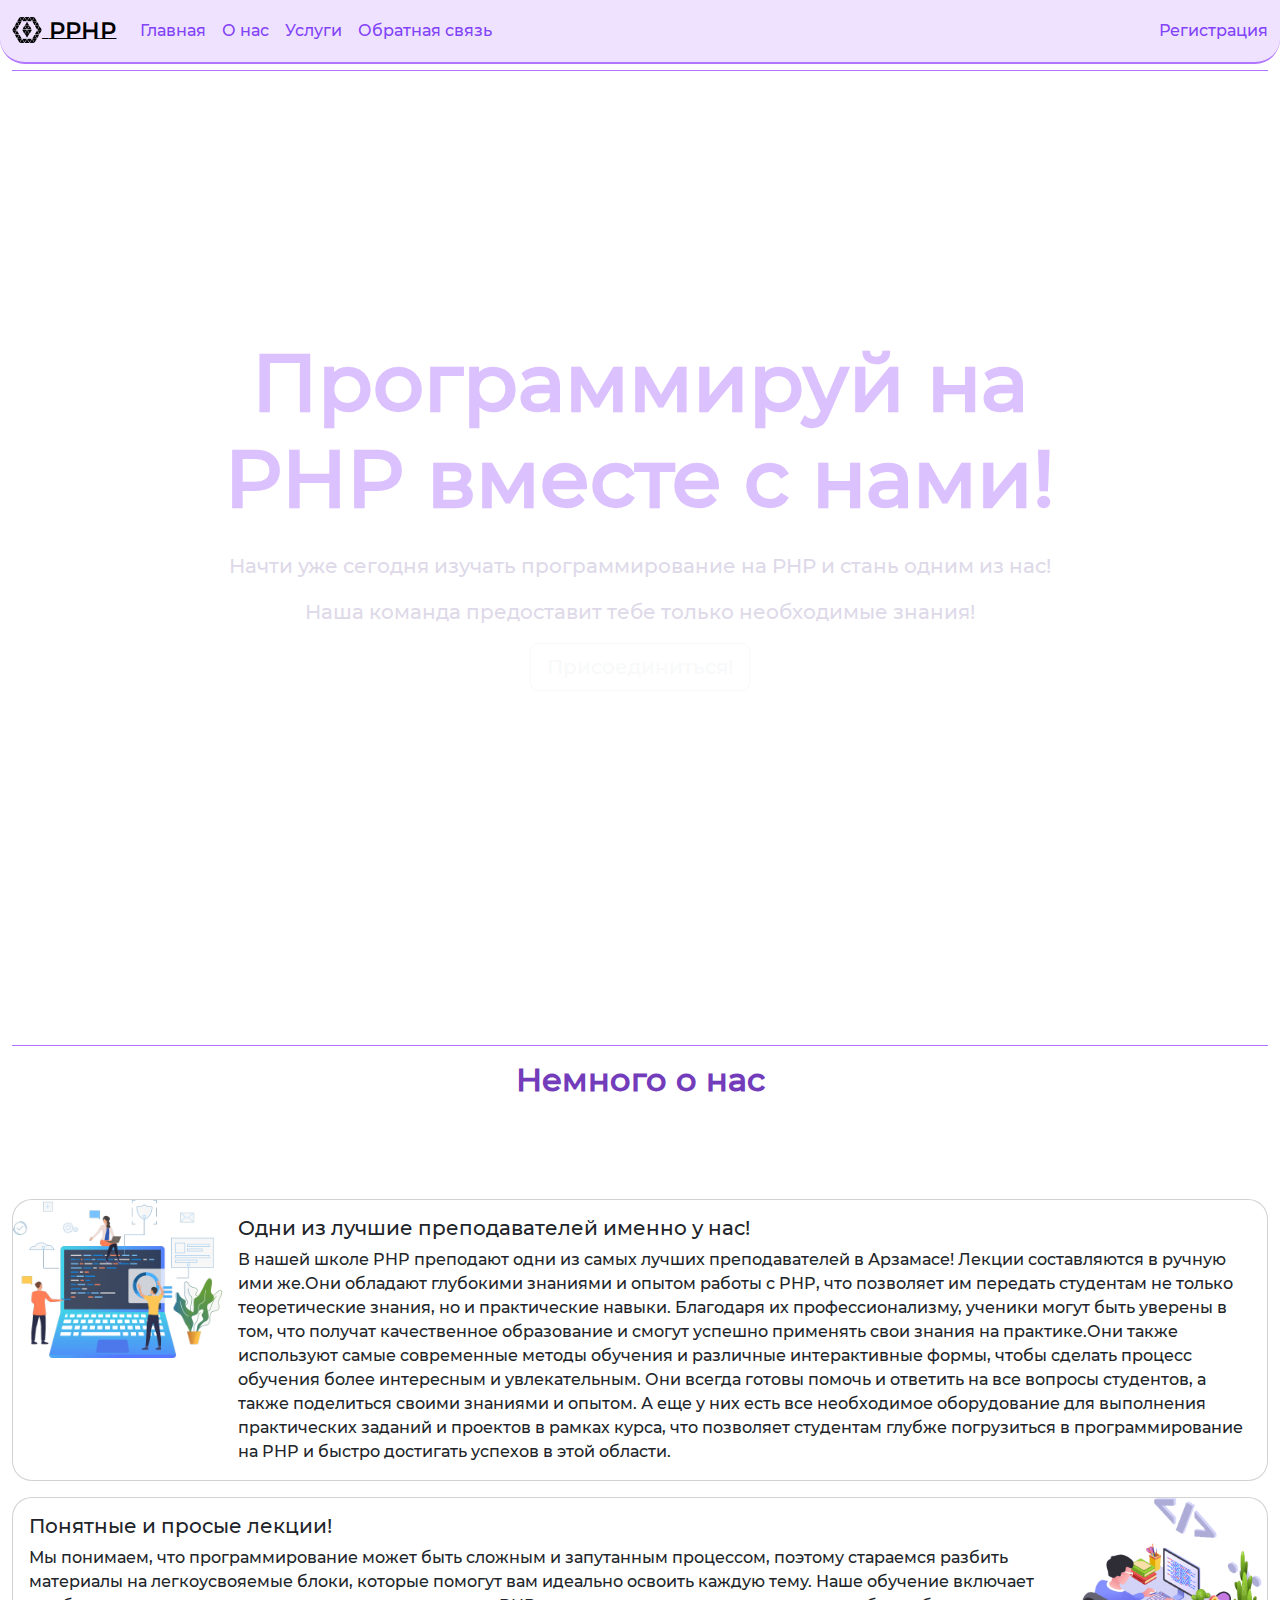
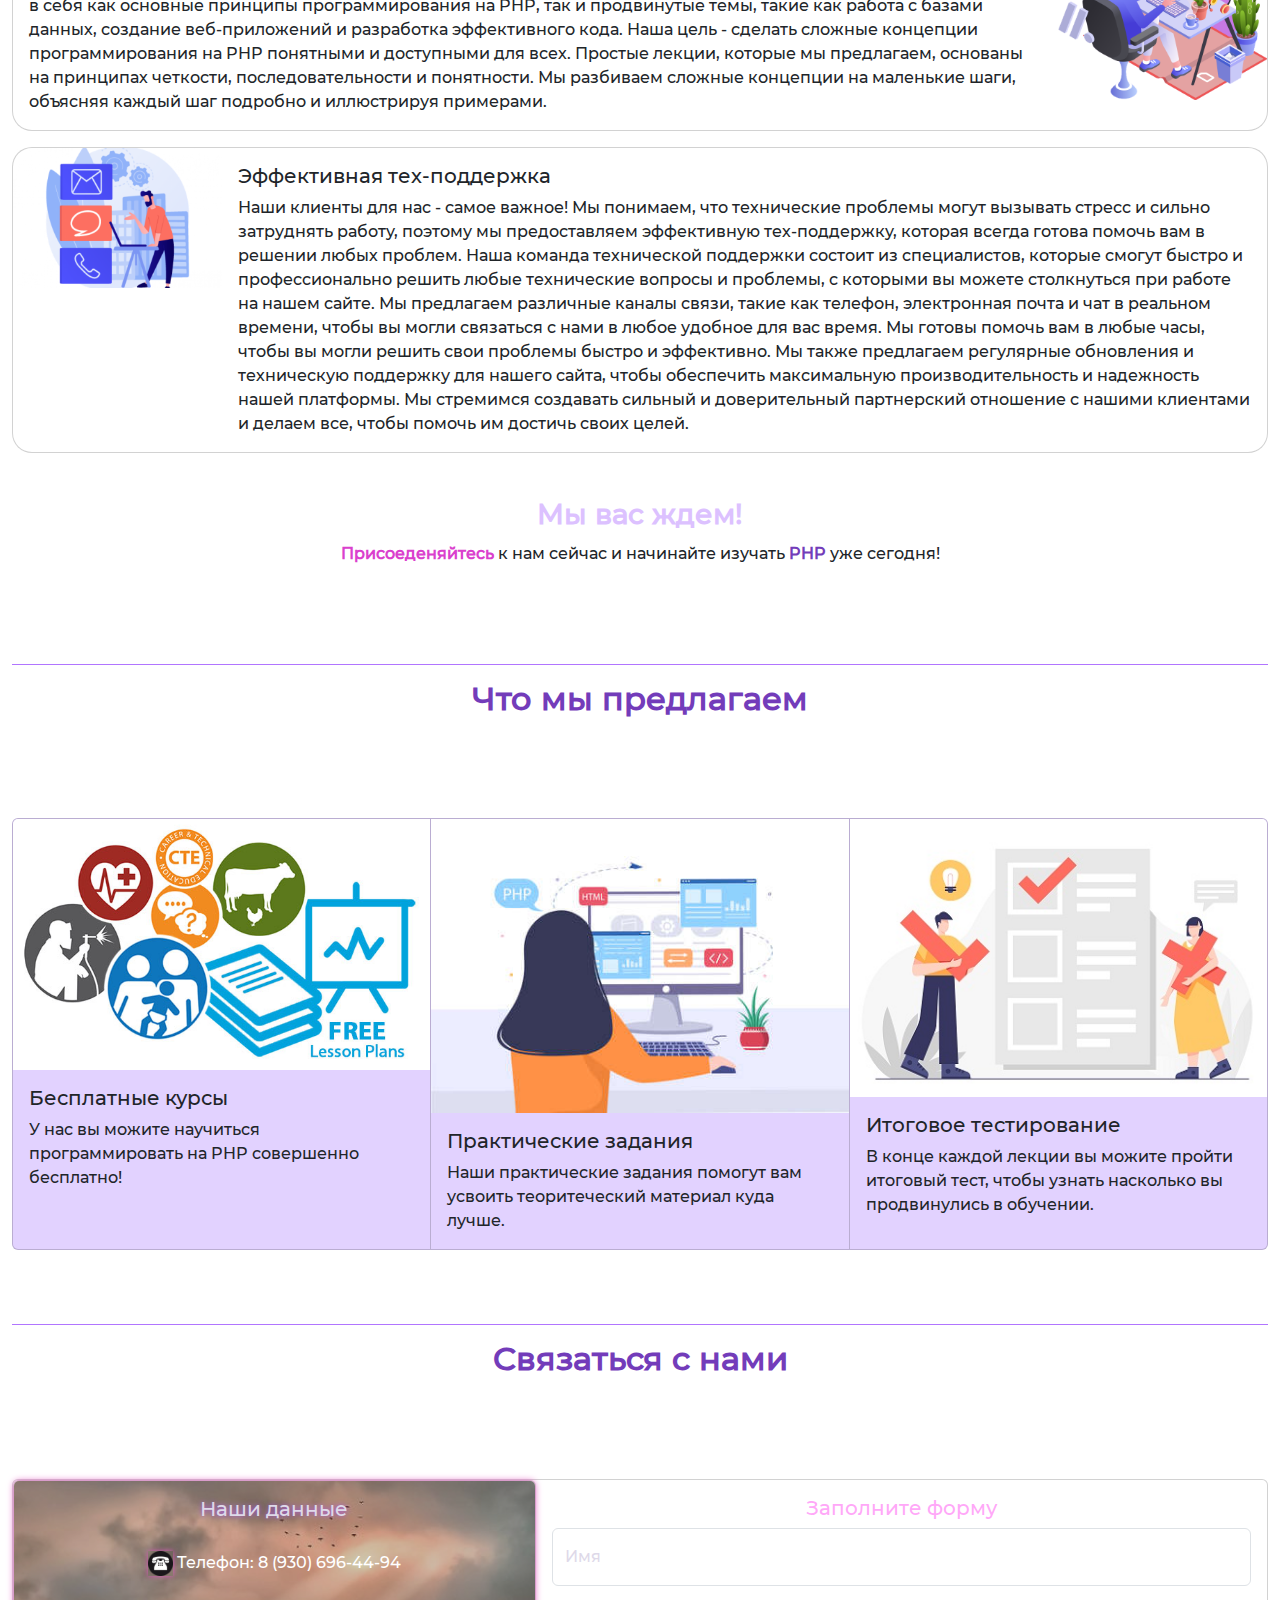
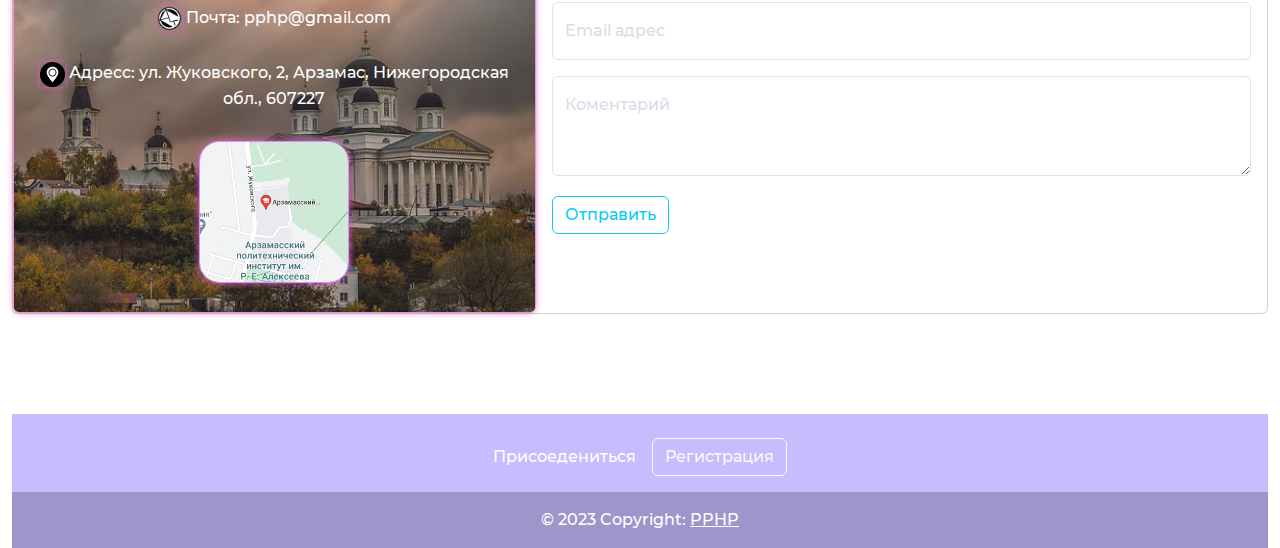
==== index.html @ 3a03df2b "Add files via upload" ====
<!DOCTYPE html>
<html lang="ru">
  <head>
    <meta charset="UTF-8" />
    <meta http-equiv="X-UA-Compatible" content="IE=edge" />
    <meta name="viewport" content="width=device-width, initial-scale=1.0" />
    <link rel="shortcut icon" href="media/img/logo.png" type="image/x-icon" />
    <link rel="stylesheet" href="css/bootstrap.min.css" />
    <script src="js/bootstrap.min.js"></script>
    <script src="js/jquery-3.7.1.min.js"></script>
    <script src="js/script.js"></script>
    <link rel="stylesheet" href="css/style.css" />
    <title>Programming on PHP</title>
  </head>
  <body>
    <div class="container-fluid">
      <header>
        <nav class="navbar fixed-top navbar-expand-lg navbar-purple">
          <div class="container-fluid">
            <a class="navbar-brand" href="#">
              <img
                src="media/img/logo.png"
                alt=""
                width="30"
                height="28"
                class="d-inline-block align-text-top"
              />
              PPHP
            </a>
            <button
              class="navbar-toggler"
              type="button"
              data-bs-toggle="collapse"
              data-bs-target="#navbarScroll"
              aria-controls="navbarScroll"
              aria-expanded="false"
              aria-label="Toggle navigation"
            >
              <span class="navbar-toggler-icon"></span>
            </button>
            <div class="collapse navbar-collapse" id="navbarScroll">
              <ul class="navbar-nav me-auto my-2 my-lg-0 navbar-nav-scroll">
                <li class="nav-item">
                  <a class="nav-link" aria-current="page" href="#banner"
                    >Главная</a
                  >
                </li>
                <li class="nav-item">
                  <a class="nav-link" aria-current="page" href="#About"
                    >О нас</a
                  >
                </li>
                <li class="nav-item">
                  <a class="nav-link" aria-current="page" href="#services"
                    >Услуги</a
                  >
                </li>
                <li class="nav-item">
                  <a class="nav-link" aria-current="page" href="#feedback"
                    >Обратная связь</a
                  >
                </li>
              </ul>
              <a
                class="navbar-nav nav-link navbar-nav-scroll"
                aria-current="page"
                href="view/reg.html"
              >
                Регистрация
              </a>
            </div>
          </div>
        </nav>
      </header>
      <main>
        <section id="banner" class="main-section banner">
          <div class="position-relative overflow-hidden">
            <div class="d-flex min-vh-100" lc-helper="video-bg">
              <video
                style="z-index: 1; object-fit: cover; object-position: 50% 50%"
                class="position-absolute w-100 min-vh-100"
                autoplay=""
                preload=""
                muted=""
                loop=""
                playsinline=""
              >
                <!-- adjust object-position to tweak cropping on mobile -->
                <source src="media/video/background.mp4" type="video/mp4" />
              </video>
              <div
                style="z-index: 2"
                class="align-self-center text-center col-md-8 offset-md-2"
              >
                <div class="lc-block mb-4">
                  <div editable="rich">
                    <h1 class="display-1 fw-bolder text-pink">
                      Программируй на PHP вместе с нами!
                    </h1>
                  </div>
                </div>

                <div class="lc-block text-purple">
                  <div editable="rich">
                    <p class="lead">
                      Начти уже сегодня изучать программирование на PHP и стань
                      одним из нас!
                    </p>
                    <p class="lead">
                      Наша команда предоставит тебе только необходимые знания!
                    </p>
                    <p class="lead">
                      <a
                        class="btn btn-outline-light btn-lg"
                        href="#"
                        role="button"
                        >Присоединиться!</a
                      >
                    </p>
                  </div>
                </div>
              </div>
            </div>
          </div>
        </section>
        <i id="About">&nbsp;</i>
        <section class="main-section About">
          <h2
            id="About"
            class="title-section-top fw-bolder text-black-purple text-center"
          >
            Немного о нас
          </h2>
          <div class="card mb-3" style="max-width: 100%; border-radius: 20px">
            <div class="row g-0">
              <div class="col-md-2">
                <img
                  src="media/img/cont1.png"
                  class="img-fluid rounded-start"
                  alt="..."
                />
              </div>
              <div class="col-md-10">
                <div class="card-body">
                  <h5 class="card-title">
                    Одни из лучшие преподавателей именно у нас!
                  </h5>
                  <p class="card-text">
                    В нашей школе PHP преподают одни из самых лучших
                    преподавателей в Арзамасе! Лекции составляются в ручную ими
                    же.Они обладают глубокими знаниями и опытом работы с PHP,
                    что позволяет им передать студентам не только теоретические
                    знания, но и практические навыки. Благодаря их
                    профессионализму, ученики могут быть уверены в том, что
                    получат качественное образование и смогут успешно применять
                    свои знания на практике.Они также используют самые
                    современные методы обучения и различные интерактивные формы,
                    чтобы сделать процесс обучения более интересным и
                    увлекательным. Они всегда готовы помочь и ответить на все
                    вопросы студентов, а также поделиться своими знаниями и
                    опытом. А еще у них есть все необходимое оборудование для
                    выполнения практических заданий и проектов в рамках курса,
                    что позволяет студентам глубже погрузиться в
                    программирование на PHP и быстро достигать успехов в этой
                    области.
                  </p>
                </div>
              </div>
            </div>
          </div>
          <div class="card mb-3" style="max-width: 100%; border-radius: 20px">
            <div class="row g-0">
              <div class="col-md-10">
                <div class="card-body">
                  <h5 class="card-title">Понятные и просые лекции!</h5>
                  <p class="card-text">
                    Мы понимаем, что программирование может быть сложным и
                    запутанным процессом, поэтому стараемся разбить материалы на
                    легкоусвояемые блоки, которые помогут вам идеально освоить
                    каждую тему. Наше обучение включает в себя как основные
                    принципы программирования на PHP, так и продвинутые темы,
                    такие как работа с базами данных, создание веб-приложений и
                    разработка эффективного кода. Наша цель - сделать сложные
                    концепции программирования на PHP понятными и доступными для
                    всех. Простые лекции, которые мы предлагаем, основаны на
                    принципах четкости, последовательности и понятности. Мы
                    разбиваем сложные концепции на маленькие шаги, объясняя
                    каждый шаг подробно и иллюстрируя примерами.
                  </p>
                </div>
              </div>
              <div class="col-md-2">
                <img
                  src="media/img/cont2.png"
                  class="img-fluid rounded-start"
                  alt="..."
                />
              </div>
            </div>
          </div>
          <div class="card mb-3" style="max-width: 100%; border-radius: 20px">
            <div class="row g-0">
              <div class="col-md-2">
                <img
                  src="media/img/cont3.png"
                  class="img-fluid rounded-start"
                  alt="..."
                />
              </div>
              <div class="col-md-10">
                <div class="card-body">
                  <h5 class="card-title">Эффективная тех-поддержка</h5>
                  <p class="card-text">
                    Наши клиенты для нас - самое важное! Мы понимаем, что
                    технические проблемы могут вызывать стресс и сильно
                    затруднять работу, поэтому мы предоставляем эффективную
                    тех-поддержку, которая всегда готова помочь вам в решении
                    любых проблем. Наша команда технической поддержки состоит из
                    специалистов, которые смогут быстро и профессионально решить
                    любые технические вопросы и проблемы, с которыми вы можете
                    столкнуться при работе на нашем сайте. Мы предлагаем
                    различные каналы связи, такие как телефон, электронная почта
                    и чат в реальном времени, чтобы вы могли связаться с нами в
                    любое удобное для вас время. Мы готовы помочь вам в любые
                    часы, чтобы вы могли решить свои проблемы быстро и
                    эффективно. Мы также предлагаем регулярные обновления и
                    техническую поддержку для нашего сайта, чтобы обеспечить
                    максимальную производительность и надежность нашей
                    платформы. Мы стремимся создавать сильный и доверительный
                    партнерский отношение с нашими клиентами и делаем все, чтобы
                    помочь им достичь своих целей.
                  </p>
                </div>
              </div>
            </div>
          </div>
          <div class="lc-block mb-4">
            <h3 class="title-section-bottom fw-bolder text-pink text-center">
              Мы вас ждем!
            </h3>
            <p class="text-bottom text-center">
              <a href="#" class="link fw-bolder">Присоеденяйтесь</a> к нам
              сейчас и начинайте изучать
              <span class="text-black-purple fw-bolder">PHP</span> уже сегодня!
            </p>
          </div>
        </section>
        <i id="services">&nbsp;</i>
        <section class="main-section services">
          <h2 class="title-section-top fw-bolder text-black-purple text-center">
            Что мы предлагаем
          </h2>
          <div class="card-group">
            <div class="card bg-purple">
              <img
                src="media/img/serv1.jpg"
                class="card-img-top"
                alt="Hollywood Sign on The Hill"
              />
              <div class="card-body">
                <h5 class="card-title">Бесплатные курсы</h5>
                <p class="card-text">
                  У нас вы можите научиться программировать на PHP совершенно
                  бесплатно!
                </p>
              </div>
            </div>
            <div class="card bg-purple">
              <img
                src="media/img/serv2.jpg"
                class="card-img-top"
                alt="Palm Springs Road"
              />
              <div class="card-body">
                <h5 class="card-title">Практические задания</h5>
                <p class="card-text">
                  Наши практические задания помогут вам усвоить теоритеческий
                  материал куда лучше.
                </p>
              </div>
            </div>
            <div class="card bg-purple">
              <img
                src="media/img/serv3.jpg"
                class="card-img-top"
                alt="Los Angeles Skyscrapers"
              />
              <div class="card-body">
                <h5 class="card-title">Итоговое тестирование</h5>
                <p class="card-text">
                  В конце каждой лекции вы можите пройти итоговый тест, чтобы
                  узнать насколько вы продвинулись в обучении.
                </p>
              </div>
            </div>
          </div>
        </section>
        <i id="feedback">&nbsp;</i>
        <section class="main-section feedback">
          <h2 class="title-section-top fw-bolder text-black-purple text-center">
            Связаться с нами
          </h2>
          <div class="card mb-10" style="max-width: 100%">
            <div class="row g-0">
              <div class="col-md-5">
                <div class="card text-white">
                  <img
                    src="media/img/Contact.jpg"
                    class="cont-bg card-img"
                    alt="..."
                  />
                  <div
                    class="card-img-overlay"
                    style="background-color: rgba(85, 85, 85, 0.281)"
                  >
                    <h5
                      class="card-titl text-center text-purple"
                      style="text-shadow: 0px 0px 5px rgb(172, 90, 226)"
                    >
                      Наши данные
                    </h5>
                    <p
                      class="card-text text-center text-white"
                      style="margin-top: 30px"
                    >
                      <img class="cont-img" src="media/img/Tico.png" alt="" />
                      Телефон: 8 (930) 696-44-94
                    </p>
                    <p
                      class="card-text text-center text-white"
                      style="margin-top: 30px"
                    >
                      <img class="cont-img" src="media/img/Eico.png" alt="" />
                      Почта: pphp@gmail.com
                    </p>
                    <p
                      class="card-text text-center text-white"
                      style="margin-top: 30px"
                    >
                      <img class="cont-img" src="media/img/Aico.png" alt="" />
                      Адресс: ул. Жуковского, 2, Арзамас, Нижегородская обл.,
                      607227
                    </p>
                    <p
                      class="card-text text-center text-white d-none d-xl-block"
                      style="margin-top: 30px"
                    >
                      <img class="cont-map" src="media/img/map.png" alt="" />
                    </p>
                  </div>
                </div>
              </div>
              <div class="col-md-7">
                <div class="card-body">
                  <h5 class="card-title text-center text-very-pink">
                    Заполните форму
                  </h5>
                  <form action="" method="post">
                    <div class="form-floating mb-3">
                      <input
                        type="text"
                        class="form-control"
                        id="floatingInput"
                        placeholder="Введите ваше имя"
                      />
                      <label class="text-purple" for="floatingInput">Имя</label>
                    </div>
                    <div class="form-floating mb-3">
                      <input
                        type="email"
                        class="form-control"
                        id="floatingInput"
                        placeholder="Введите вашу почту"
                      />
                      <label class="text-purple" for="floatingInput"
                        >Email адрес</label
                      >
                    </div>
                    <div class="form-floating">
                      <textarea
                        class="form-control"
                        placeholder="Оставьте свой коментарий"
                        id="floatingTextarea2"
                        style="height: 100px"
                      ></textarea>
                      <label class="text-purple" for="floatingTextarea2"
                        >Коментарий</label
                      >
                    </div>
                    <input
                      type="submit"
                      class="cont-btn btn btn-outline-info"
                      value="Отправить"
                    />
                  </form>
                </div>
              </div>
            </div>
          </div>
        </section>
      </main>
      <footer
        class="text-center text-white"
        style="background-color: #c6bcfe; margin-top: 100px"
      >
        <div class="container p-4 pb-0">
          <p class="d-flex justify-content-center align-items-center">
            <span class="me-3">Присоедениться</span>
            <button type="button" class="btn btn-outline-light btn-rounded">
              Регистрация
            </button>
          </p>
        </div>

        <div
          class="text-center p-3"
          style="background-color: rgba(0, 0, 0, 0.2)"
        >
          © 2023 Copyright:
          <a class="text-white" href="#banner">PPHP</a>
        </div>
      </footer>
    </div>
  </body>
</html>
---- css/style.css ----
@font-face {
  font-family: "Montsserat";
  src: url(../fonts/Montserrat-Medium.ttf);
}
@font-face {
  font-family: "Montsserat-S";
  src: url(../fonts/MontserratSubrayada-Regular.ttf);
}
@font-face {
  font-family: "28Days";
  src: url(../fonts/28dayslatercyr.ttf);
}
body {
  font-family: "Montsserat";
}
.navbar-brand {
  font-family: "Montsserat-S";
  font-size: 24px;
}
.navbar {
  border-bottom: 2px #b175ff solid;
  border-radius: 0px 0px 25px 25px;
}
.navbar-purple {
  background-color: #efe2ff;
}
.nav-link {
  color: rgb(130, 66, 248);
}
.nav-link:focus {
  color: rgb(255, 255, 255);
}
.nav-link:hover {
  color: rgb(255, 255, 255);
}
.nav-link.active {
  color: white;
}
main {
  margin-top: 70px;
}
.text-pink {
  color: #dcc1ff;
}
.text-purple {
  color: rgb(222, 217, 233);
}
.text-black-purple {
  color: #733cba;
}
.bg-black-purple {
  background-color: #733cba;
}
.main-section {
  margin-top: 50px;
  border-top: 1px #b175ff solid;
}
.title-section-top {
  margin-top: 15px;
  margin-bottom: 100px;
}
.title-section-bottom {
  margin-top: 45px;
  margin-bottom: 10px;
}
.link {
  text-decoration: none;
  color: #da40cd;
}
.text-very-pink {
  color: #ffa8f8;
}
.link:hover {
  text-shadow: 0px 0px 5px rgb(226, 90, 194);
}
.bg-purple {
  background-color: #e2d2ff;
}
.cont-bg {
  box-shadow: 0px 0px 7px rgb(226, 90, 194);
}
.cont-img {
  box-shadow: 0px 0px 5px rgb(226, 90, 194);
  width: 25px;
}
.cont-map {
  border: 1px rgb(214, 144, 255) solid;
  box-shadow: 0px 0px 7px rgb(226, 90, 194);
  border-radius: 20px;
  width: 150px;
}
.learning {
  margin-top: 20px;
  display: flex;
  justify-content: center;
}
.cont-btn {
  margin-top: 20px;
}

.ra-btn {
  margin-top: 20px;
  border: 1px #ffa8f8 solid;
  color: #da40cd;
}
.ra-btn:hover {
  background-color: #f7cff2;
  border: 1px #ffa8f8 solid;
  color: #ffffff;
}
.ra-btn-v {
  height: 30px;
  margin-top: 20px;
  border: 1px #bfa8ff solid;
  color: #6140da;
  font-size: 12px;
}
.ra-btn-v:hover {
  border: 1px #bfa8ff solid;
  background-color: #d4caff;
  color: #ffffff;
  font-size: 12px;
}
.text-logo {
  font-family: "28Days";
  font-size: 12px;
}
.forms {
  margin-top: 20px;
  display: flex;
  justify-content: center;
}
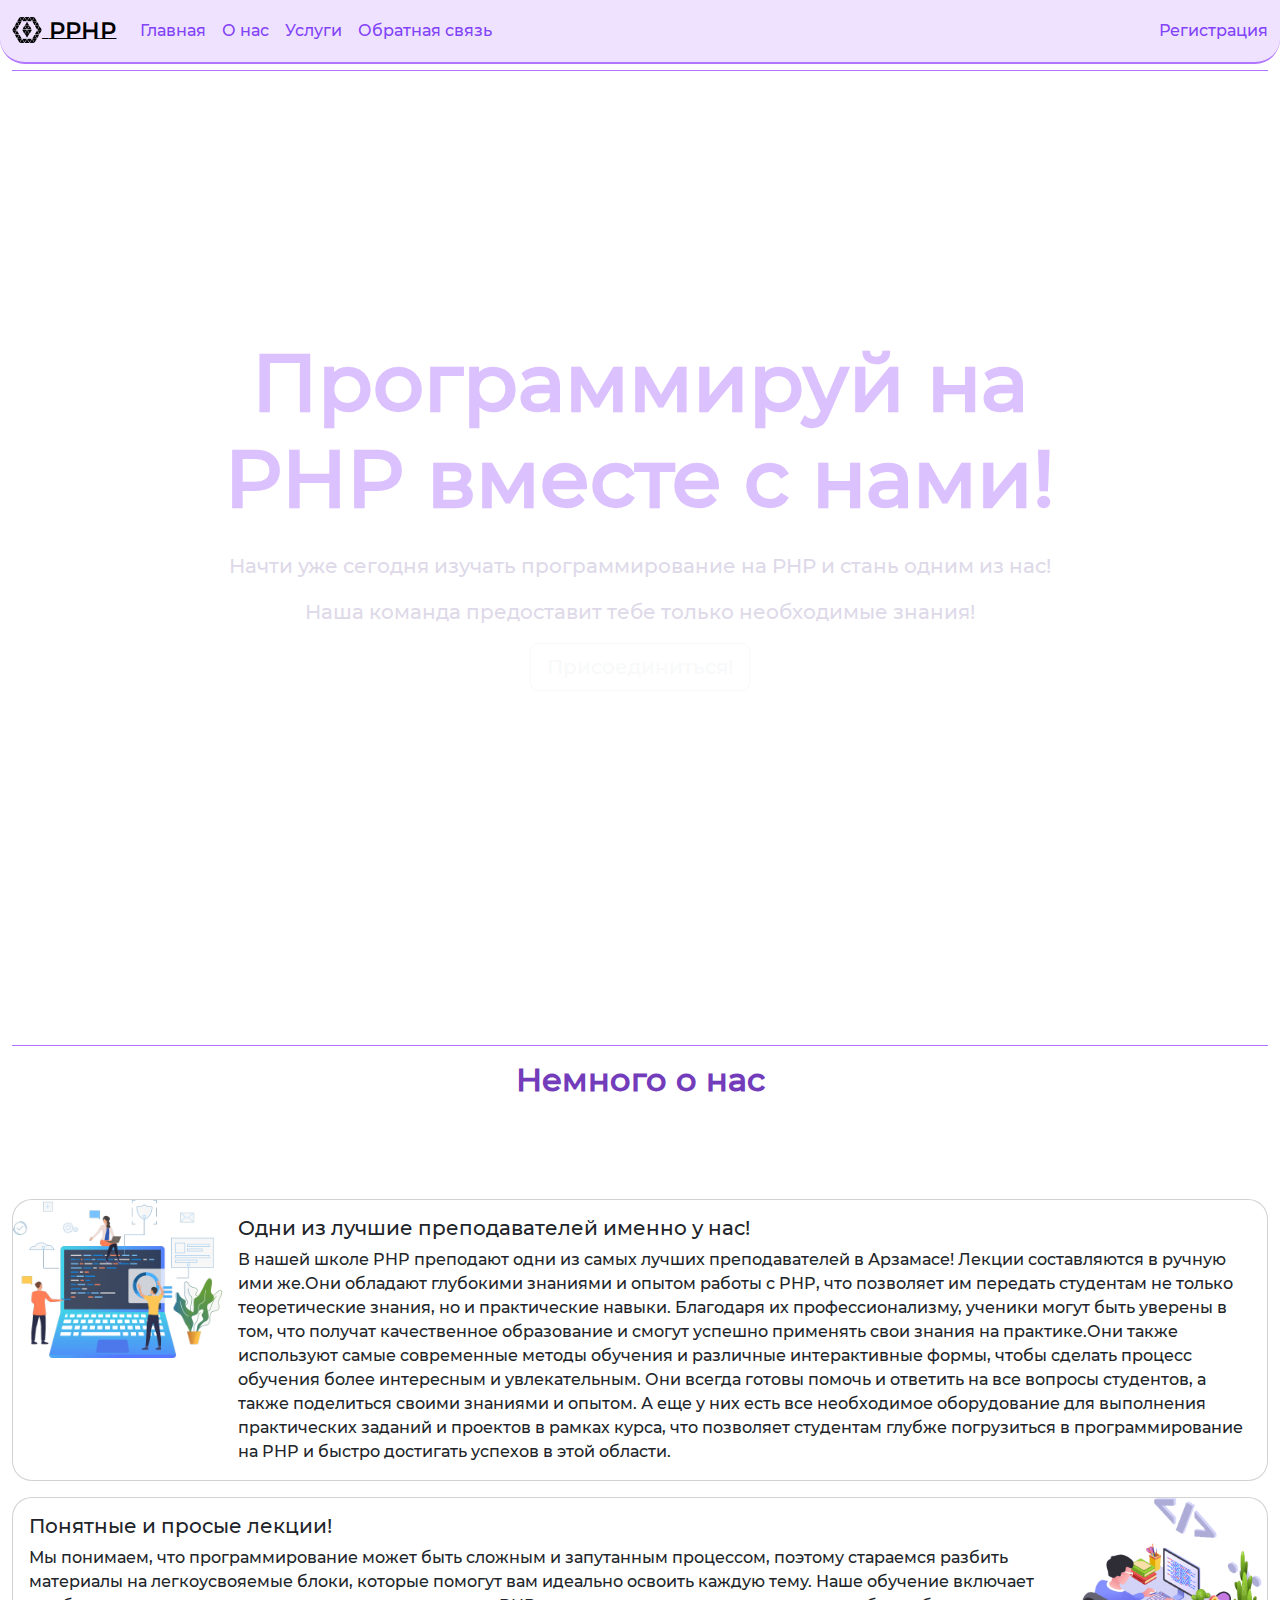
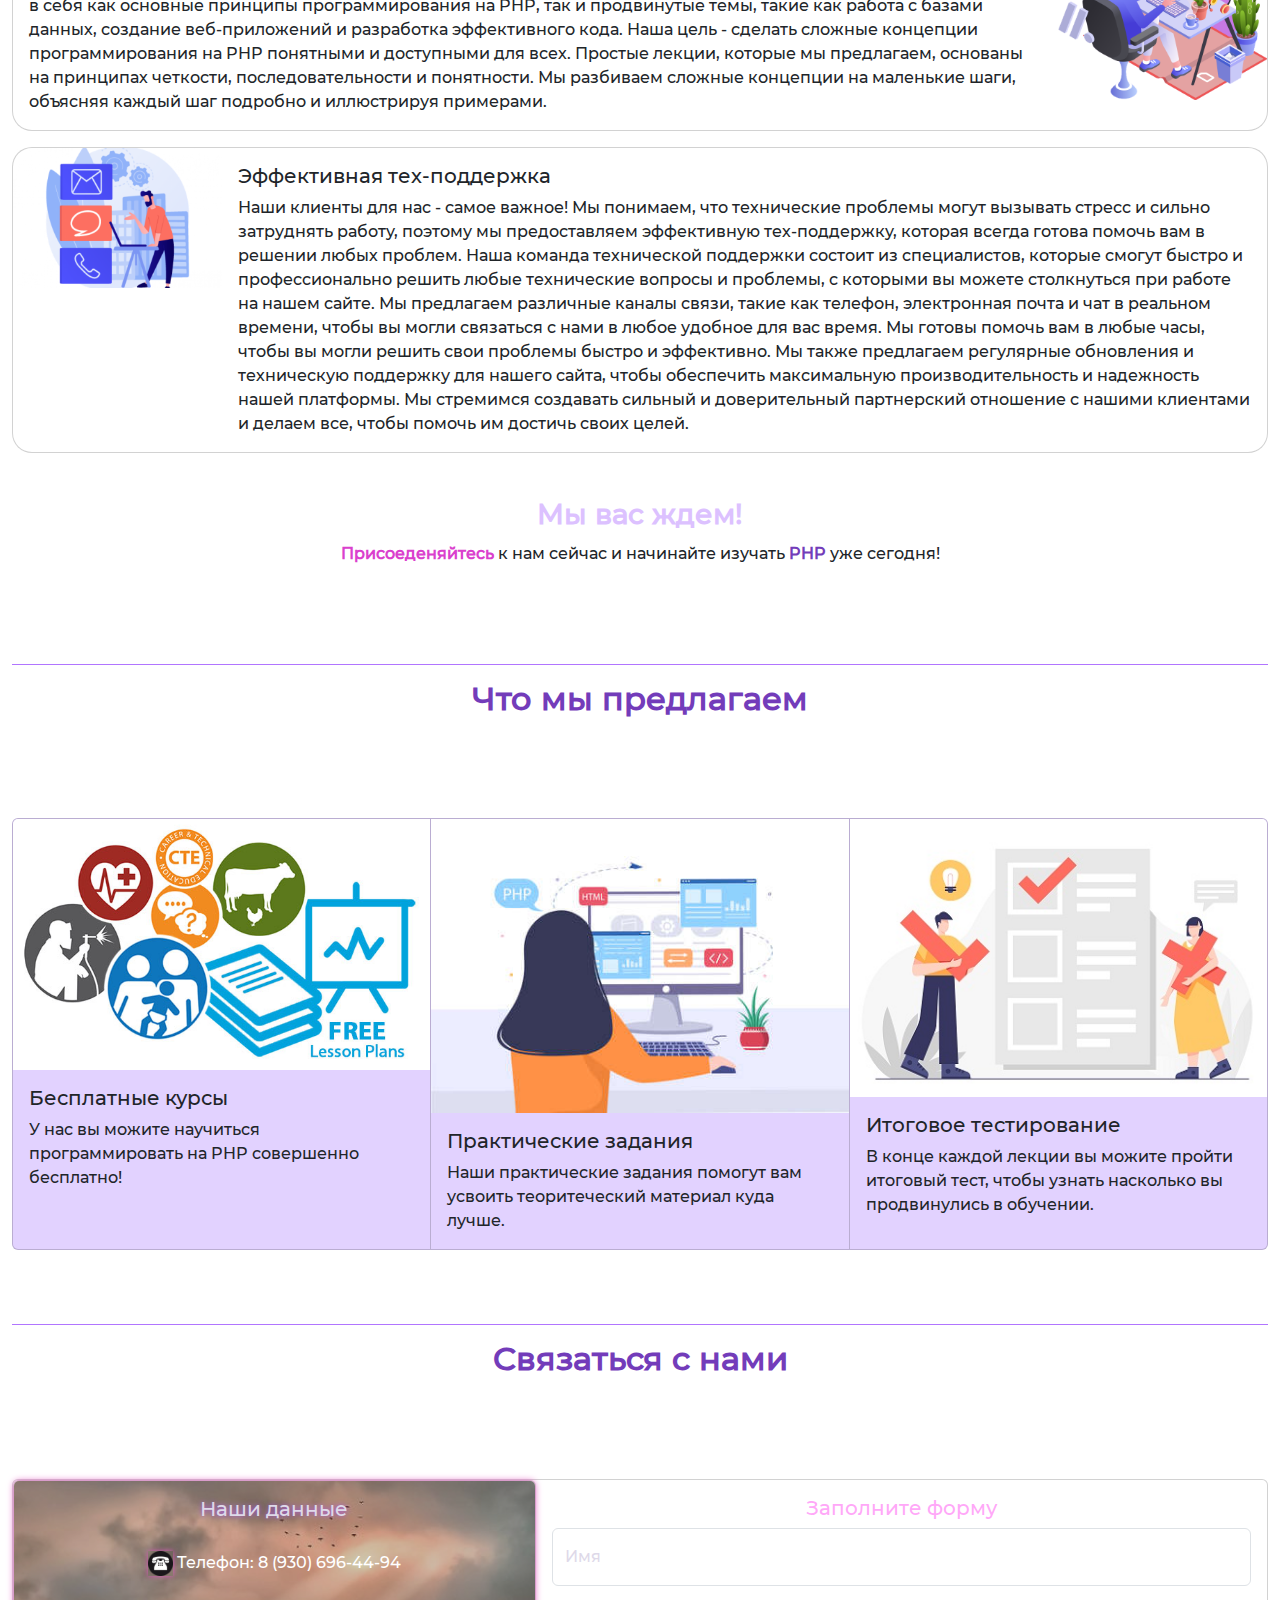
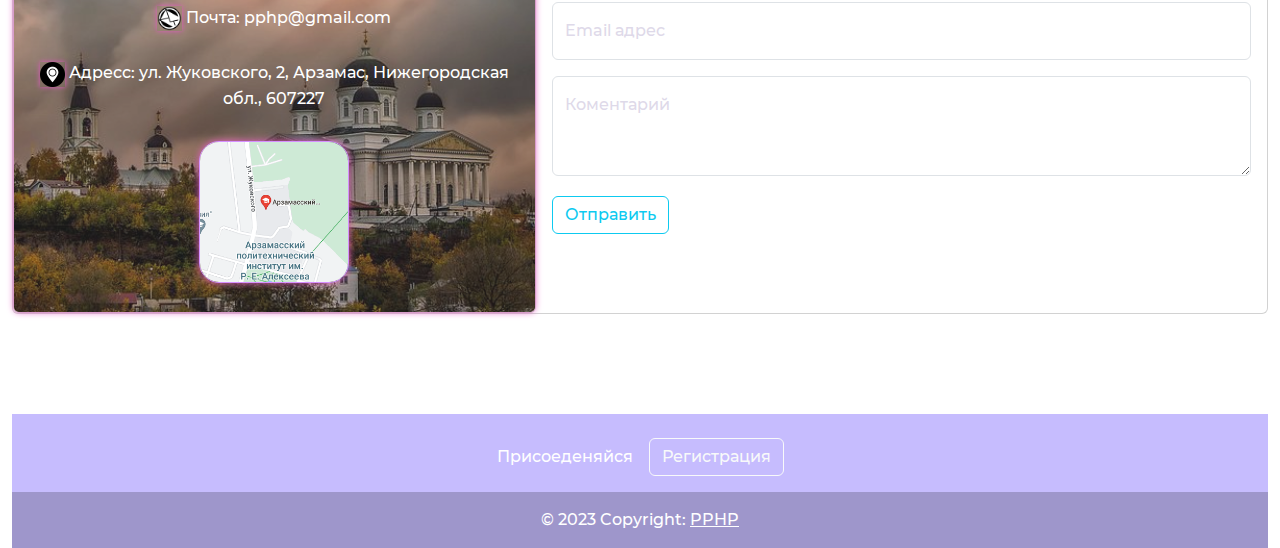
==== commit 9c81ac17: "Update index.html" ====
--- a/index.html
+++ b/index.html
@@ -112,7 +112,7 @@
                     <p class="lead">
                       <a
                         class="btn btn-outline-light btn-lg"
-                        href="#"
+                        href="view/reg.html"
                         role="button"
                         >Присоединиться!</a
                       >
@@ -239,8 +239,8 @@
               Мы вас ждем!
             </h3>
             <p class="text-bottom text-center">
-              <a href="#" class="link fw-bolder">Присоеденяйтесь</a> к нам
-              сейчас и начинайте изучать
+              <a href="view/reg.html" class="link fw-bolder">Присоеденяйтесь</a>
+              к нам сейчас и начинайте изучать
               <span class="text-black-purple fw-bolder">PHP</span> уже сегодня!
             </p>
           </div>
@@ -405,10 +405,10 @@
       >
         <div class="container p-4 pb-0">
           <p class="d-flex justify-content-center align-items-center">
-            <span class="me-3">Присоедениться</span>
-            <button type="button" class="btn btn-outline-light btn-rounded">
+            <span class="me-3">Присоеденяйся</span>
+            <a href="view/reg.html" class="btn btn-outline-light btn-rounded">
               Регистрация
-            </button>
+            </a>
           </p>
         </div>
 
